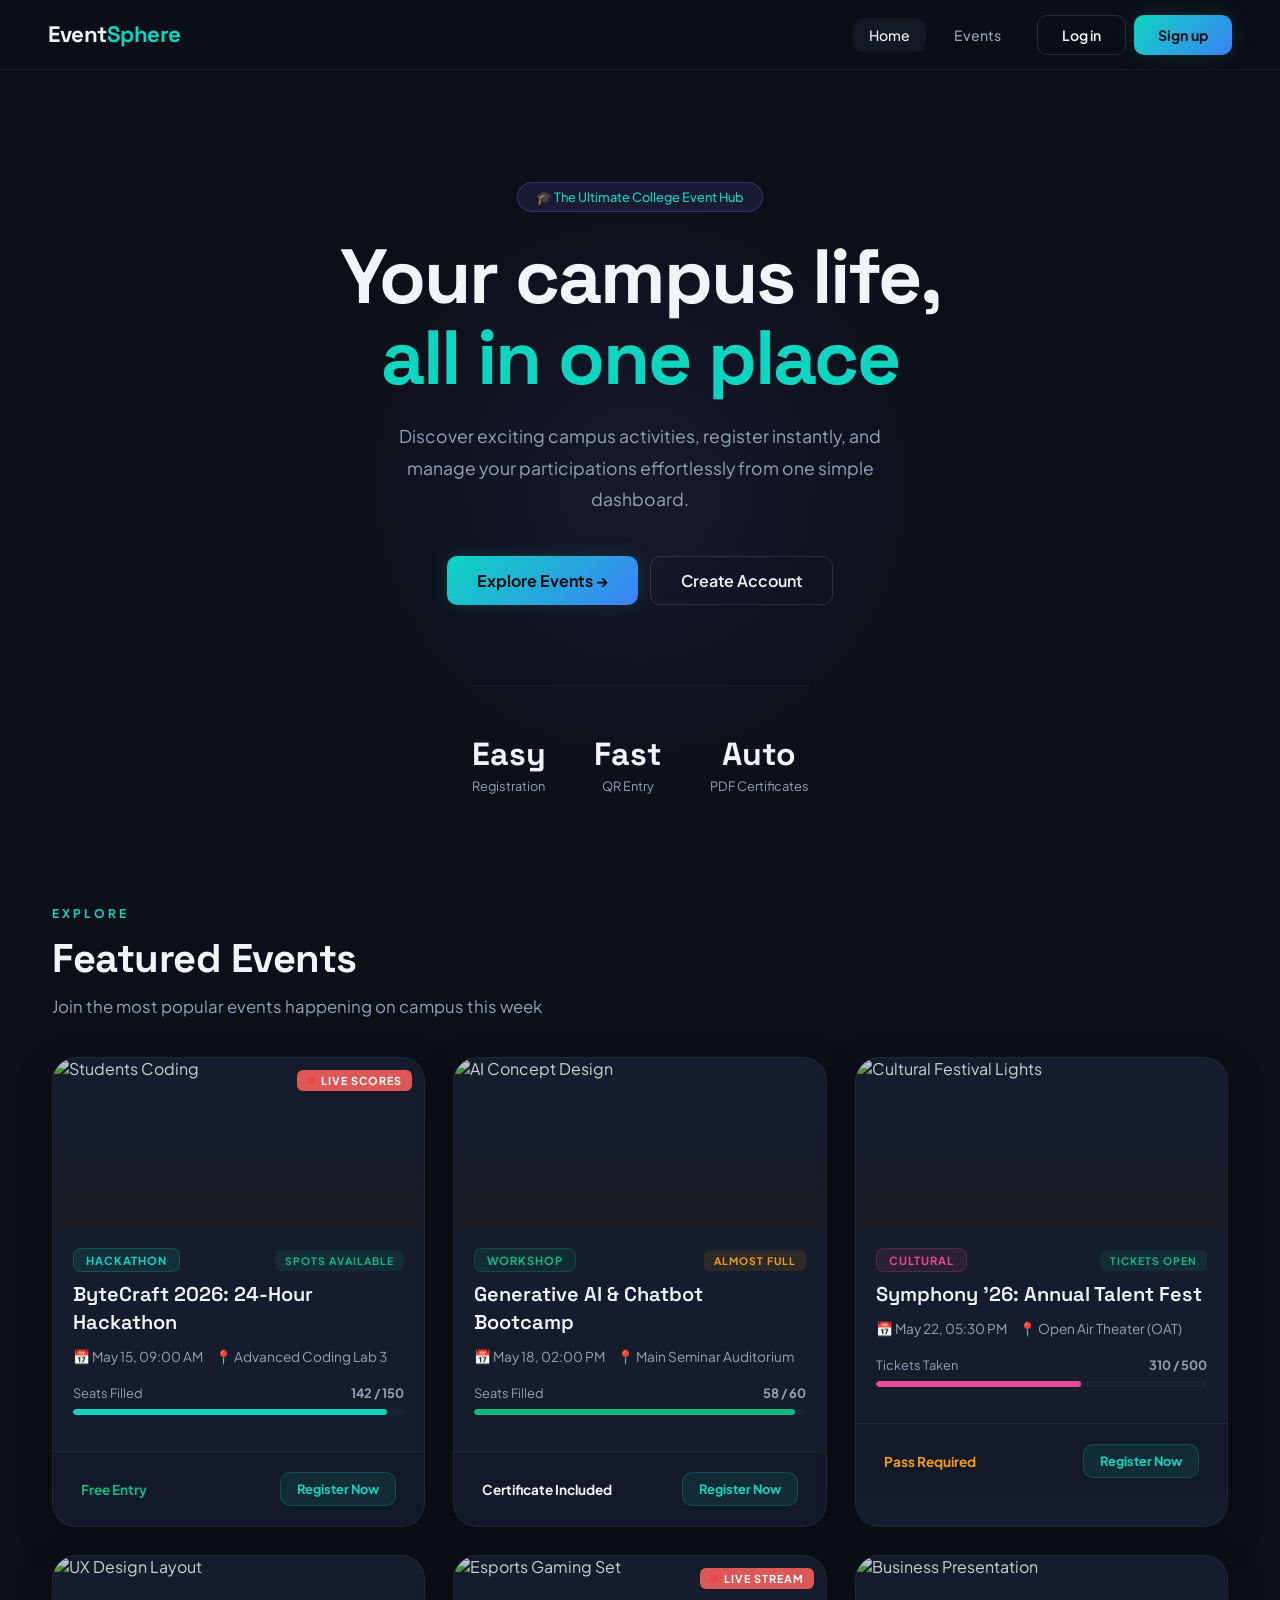
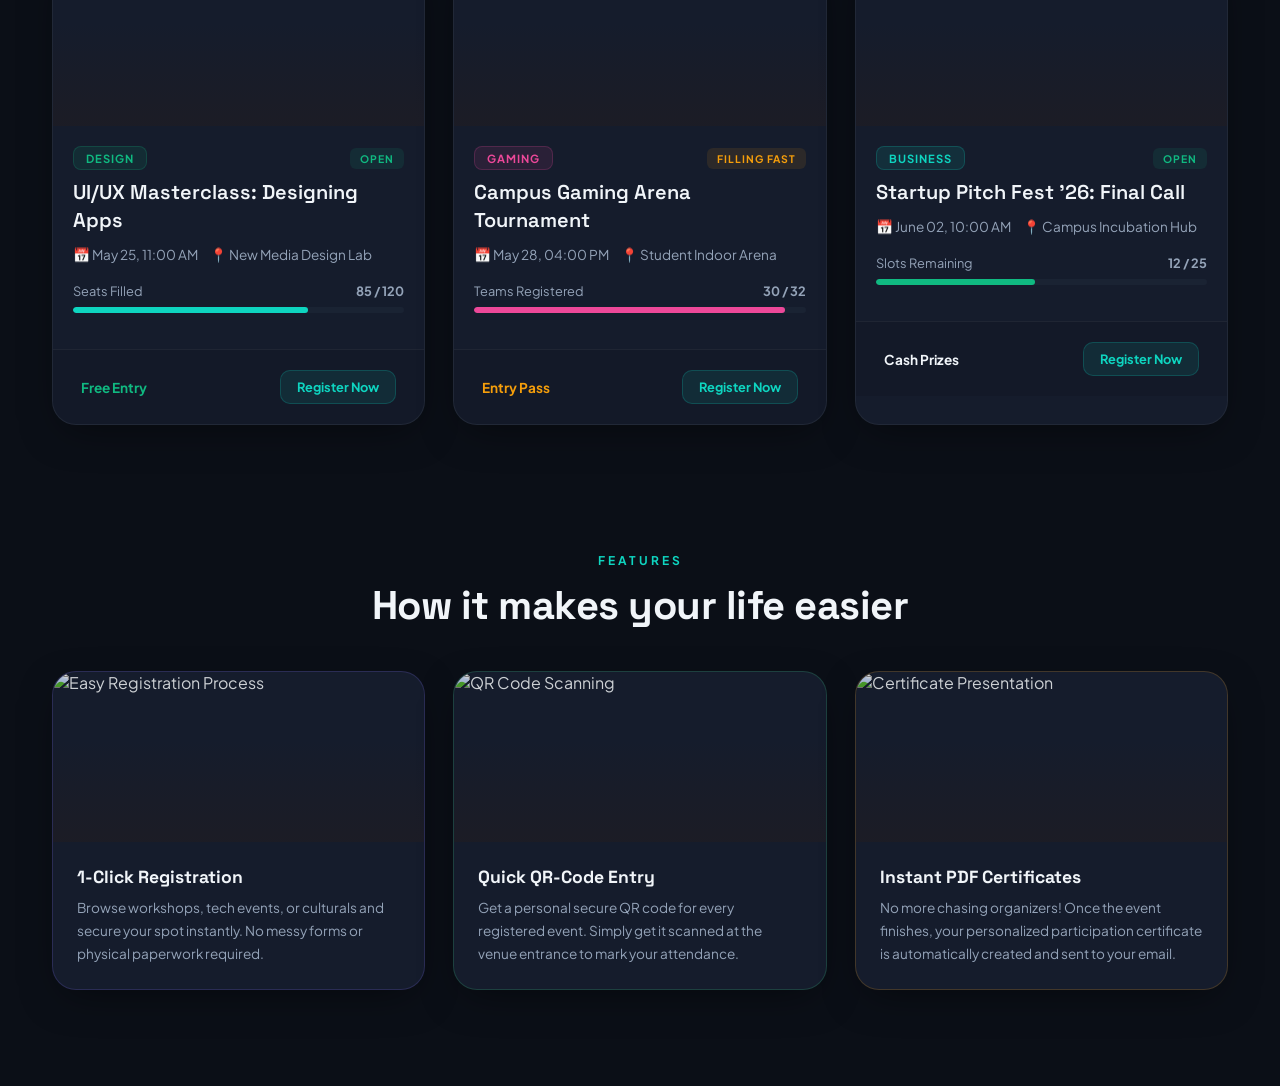
==== eventsphere/src/main/resources/static/index.html @ fbbb36ab "Initial commit of EventSphere production core framework" ====
<!DOCTYPE html>
<html lang="en">
<head>
  <meta charset="UTF-8"/>
  <meta name="viewport" content="width=device-width, initial-scale=1.0"/>
  <title>EventSphere — College Event Management</title>
  <link rel="stylesheet" href="css/style.css"/>
  <style>
    a.nav-btn{ display:inline-flex;align-items:center;text-decoration:none }
    a.btn-primary,a.btn-outline{ display:inline-flex;align-items:center;text-decoration:none }

    /* ── Hero Section ── */
    .hero{
      min-height:calc(100vh - 64px);display:flex;flex-direction:column;
      align-items:center;justify-content:center;text-align:center;
      padding:4rem 2rem;position:relative;overflow:hidden;
    }
    .hero-glow{
      position:absolute;width:700px;height:700px;border-radius:50%;
      background:radial-gradient(circle,rgba(124,110,245,.1) 0%,transparent 70%);
      top:50%;left:50%;transform:translate(-50%,-50%);pointer-events:none;
    }
    .hero-tag{
      display:inline-flex;align-items:center;gap:8px;
      background:rgba(124,110,245,.12);border:1px solid rgba(124,110,245,.3);
      padding:6px 18px;border-radius:999px;font-size:.8rem;color:var(--accent);
      margin-bottom:1.5rem;font-weight:500;animation:fadeIn .5s ease;
    }
    .hero h1{
      font-family:var(--fh);font-size:clamp(2.8rem,6vw,5.5rem);
      font-weight:800;line-height:1.05;letter-spacing:-2px;margin-bottom:1.5rem;
      animation:fadeIn .6s ease .1s both;
    }
    .hero h1 span{ color:var(--accent) }
    .hero p{
      font-size:1.1rem;color:var(--muted);max-width:540px;line-height:1.8;
      margin-bottom:2.5rem;animation:fadeIn .6s ease .2s both;
    }
    .hero-btns{ display:flex;gap:12px;flex-wrap:wrap;justify-content:center;animation:fadeIn .6s ease .3s both }
    .hero-btns .btn-primary{ padding:13px 30px;font-size:1rem }
    .hero-btns .btn-outline{ padding:13px 30px;font-size:1rem }
    .hero-stats{
      display:flex;gap:3rem;margin-top:5rem;padding-top:3rem;
      border-top:1px solid var(--border);animation:fadeIn .6s ease .4s both;
    }
    .stat-num{ font-family:var(--fh);font-size:2rem;font-weight:800 }
    .stat-label{ font-size:.8rem;color:var(--muted);margin-top:4px }

    /* ── Feature Cards ── */
    .feature-banner-wrapper {
      width: 100%;
      height: 170px;
      overflow: hidden;
      position: relative;
    }
    .feature-banner-img {
      width: 100%;
      height: 100%;
      object-fit: cover;
      filter: saturate(1.1) brightness(0.85);
      transition: transform 0.5s ease;
    }
    .card:hover .feature-banner-img {
      transform: scale(1.06);
    }
    .feature-overlay-glow {
      position: absolute;
      inset: 0;
      background: linear-gradient(to bottom, transparent 40%, rgba(28, 28, 37, 0.95));
      pointer-events: none;
    }
    
    /* Live Event Badge */
    .live-indicator {
      position: absolute;
      top: 12px;
      right: 12px;
      background: rgba(242, 95, 92, 0.9);
      color: #fff;
      padding: 4px 10px;
      border-radius: 6px;
      font-size: 0.68rem;
      font-weight: 700;
      letter-spacing: 1px;
      display: flex;
      align-items: center;
      gap: 6px;
      z-index: 2;
    }

    /* ── Profile Dropdown Styling ── */
    .user-menu-wrapper {
      position: relative;
      display: inline-block;
    }
    .dropdown-menu {
      position: absolute;
      right: 0;
      top: calc(100% + 8px);
      background: #1c1c25;
      border: 1px solid var(--border);
      border-radius: 8px;
      width: 160px;
      box-shadow: 0 4px 12px rgba(0,0,0,0.3);
      display: none;
      flex-direction: column;
      z-index: 100;
      overflow: hidden;
    }
    .dropdown-menu.show {
      display: flex;
    }
    .dropdown-item {
      padding: 10px 16px;
      font-size: 0.85rem;
      color: var(--text);
      text-decoration: none;
      text-align: left;
      background: none;
      border: none;
      cursor: pointer;
      transition: background 0.2s ease;
    }
    .dropdown-item:hover {
      background: rgba(255, 255, 255, 0.05);
    }
    .dropdown-item.logout-btn {
      color: #f25f5c;
      border-top: 1px solid var(--border);
    }

    /* ── Dynamic System Toasts ── */
    #toastBox {
      position: fixed;
      bottom: 30px;
      right: 30px;
      display: flex;
      flex-direction: column;
      gap: 12px;
      z-index: 9999;
    }
    .toast {
      background: #252533;
      color: #fff;
      padding: 14px 20px;
      border-radius: 8px;
      border-left: 4px solid var(--accent);
      box-shadow: 0 8px 20px rgba(0,0,0,0.4);
      font-size: 0.85rem;
      font-weight: 500;
      animation: slideIn 0.3s cubic-bezier(0.175, 0.885, 0.32, 1.275) forwards;
    }
    .toast.toast-error { border-left-color: #f25f5c; }
    .toast.toast-success { border-left-color: #3ecf8e; }
    @keyframes slideIn {
      from { transform: translateX(120%); opacity: 0; }
      to { transform: translateX(0); opacity: 1; }
    }

    @media(max-width:600px){ .hero-stats{gap:1.5rem} .hero h1{letter-spacing:-1px} }
  </style>
</head>
<body>

<nav class="navbar">
  <a class="nav-logo" href="index.html">Event<span>Sphere</span></a>

  <div class="nav-links">
    <a class="nav-btn active" href="index.html">Home</a>
    <a class="nav-btn"       href="events.html">Events</a>

    <div id="guestNav" style="display:flex;gap:8px;margin-left:8px">
      <a class="btn-outline" href="login.html">Log in</a>
      <a class="btn-primary" href="register.html">Sign up</a>
    </div>

    <div id="userNav" style="display:none">
      <div class="user-menu-wrapper">
        <div class="user-pill" id="profilePill" style="cursor:pointer">
          <div class="avatar" id="navAvatar">U</div>
          <span id="navName"  style="font-size:.85rem;font-weight:500">User</span>
          <span class="role-badge" id="navRole">STUDENT</span>
        </div>
        
        <div class="dropdown-menu" id="dropdownMenu">
          <a class="dropdown-item" href="dashboard.html">Dashboard</a>
          <button class="dropdown-item logout-btn" id="logoutAction">Log Out</button>
        </div>
      </div>
    </div>
  </div>
</nav>

<div id="toastBox"></div>

<section class="hero">
  <div class="hero-glow"></div>
  <div class="hero-tag">🎓 The Ultimate College Event Hub</div>
  <h1>Your campus life,<br/><span>all in one place</span></h1>
  <p>Discover exciting campus activities, register instantly, and manage your participations effortlessly from one simple dashboard.</p>
  <div class="hero-btns">
    <a class="btn-primary" href="events.html">Explore Events →</a>
    <a class="btn-outline" href="register.html">Create Account</a>
  </div>
  <div class="hero-stats">
    <div style="text-align:center"><div class="stat-num">Easy</div><div class="stat-label">Registration</div></div>
    <div style="text-align:center"><div class="stat-num">Fast</div><div class="stat-label">QR Entry</div></div>
    <div style="text-align:center"><div class="stat-num">Auto</div><div class="stat-label">PDF Certificates</div></div>
  </div>
</section>

<div class="section" style="padding-top:0; padding-bottom:2rem;">
  <div style="margin-bottom:2.5rem">
    <div class="section-tag">Explore</div>
    <div class="section-title">Featured Events</div>
    <div class="section-sub">Join the most popular events happening on campus this week</div>
  </div>

  <div class="grid-3">
    <div class="card" data-event-id="evt_001" data-max-seats="150" data-base-seats="142">
      <div class="feature-banner-wrapper">
        <div class="live-indicator"><span class="live-dot"></span>LIVE SCORES</div>
        <img class="feature-banner-img" src="https://images.unsplash.com/photo-1504384308090-c894fdcc538d?auto=format&fit=crop&w=600&q=80" alt="Students Coding">
        <div class="feature-overlay-glow"></div>
      </div>
      <div class="card-body" style="padding:1.25rem;">
        <div style="display:flex; justify-content:space-between; align-items:center; margin-bottom:0.5rem;">
          <span class="cat-badge cat-HACKATHON">Hackathon</span>
          <span class="tag-sm status-CONFIRMED status-label-text">Spots Available</span>
        </div>
        <div class="card-title">ByteCraft 2026: 24-Hour Hackathon</div>
        <div class="card-meta">
          <div class="meta-item">📅 May 15, 09:00 AM</div>
          <div class="meta-item">📍 Advanced Coding Lab 3</div>
        </div>
        <div style="font-size:0.8rem; color:var(--muted); margin-bottom:0.5rem; display:flex; justify-content:space-between;">
          <span>Seats Filled</span>
          <strong class="seat-counter-text">142 / 150</strong>
        </div>
        <div class="seats-bar" style="margin:0 0 1rem 0;">
          <div class="seats-fill position-bar" style="width: 94%; background:var(--accent);"></div>
        </div>
      </div>
      <div class="card-footer">
        <span style="font-size:0.85rem; font-weight:700; color:var(--green);">Free Entry</span>
        <button class="btn-sm btn-accent reg-action-btn">Register Now</button>
      </div>
    </div>

    <div class="card" data-event-id="evt_002" data-max-seats="60" data-base-seats="58">
      <div class="feature-banner-wrapper">
        <img class="feature-banner-img" src="https://images.unsplash.com/photo-1618005182384-a83a8bd57fbe?auto=format&fit=crop&w=600&q=80" alt="AI Concept Design">
        <div class="feature-overlay-glow"></div>
      </div>
      <div class="card-body" style="padding:1.25rem;">
        <div style="display:flex; justify-content:space-between; align-items:center; margin-bottom:0.5rem;">
          <span class="cat-badge cat-WORKSHOP">Workshop</span>
          <span class="tag-sm status-WAITLISTED status-label-text">Almost Full</span>
        </div>
        <div class="card-title">Generative AI &amp; Chatbot Bootcamp</div>
        <div class="card-meta">
          <div class="meta-item">📅 May 18, 02:00 PM</div>
          <div class="meta-item">📍 Main Seminar Auditorium</div>
        </div>
        <div style="font-size:0.8rem; color:var(--muted); margin-bottom:0.5rem; display:flex; justify-content:space-between;">
          <span>Seats Filled</span>
          <strong class="seat-counter-text">58 / 60</strong>
        </div>
        <div class="seats-bar" style="margin:0 0 1rem 0;">
          <div class="seats-fill position-bar" style="width: 96%; background:var(--green);"></div>
        </div>
      </div>
      <div class="card-footer">
        <span style="font-size:0.85rem; font-weight:700; color:var(--text);">Certificate Included</span>
        <button class="btn-sm btn-accent reg-action-btn">Register Now</button>
      </div>
    </div>

    <div class="card" data-event-id="evt_003" data-max-seats="500" data-base-seats="310">
      <div class="feature-banner-wrapper">
        <img class="feature-banner-img" src="https://images.unsplash.com/photo-1514525253161-7a46d19cd819?auto=format&fit=crop&w=600&q=80" alt="Cultural Festival Lights">
        <div class="feature-overlay-glow"></div>
      </div>
      <div class="card-body" style="padding:1.25rem;">
        <div style="display:flex; justify-content:space-between; align-items:center; margin-bottom:0.5rem;">
          <span class="cat-badge cat-CULTURAL">Cultural</span>
          <span class="tag-sm status-CONFIRMED status-label-text">Tickets Open</span>
        </div>
        <div class="card-title">Symphony '26: Annual Talent Fest</div>
        <div class="card-meta">
          <div class="meta-item">📅 May 22, 05:30 PM</div>
          <div class="meta-item">📍 Open Air Theater (OAT)</div>
        </div>
        <div style="font-size:0.8rem; color:var(--muted); margin-bottom:0.5rem; display:flex; justify-content:space-between;">
          <span>Tickets Taken</span>
          <strong class="seat-counter-text">310 / 500</strong>
        </div>
        <div class="seats-bar" style="margin:0 0 1rem 0;">
          <div class="seats-fill position-bar" style="width: 62%; background:var(--pink);"></div>
        </div>
      </div>
      <div class="card-footer">
        <span style="font-size:0.85rem; font-weight:700; color:var(--amber);">Pass Required</span>
        <button class="btn-sm btn-accent reg-action-btn">Register Now</button>
      </div>
    </div>

    <div class="card" data-event-id="evt_004" data-max-seats="120" data-base-seats="85">
      <div class="feature-banner-wrapper">
        <img class="feature-banner-img" src="https://images.unsplash.com/photo-1531403009284-440f080d1e12?auto=format&fit=crop&w=600&q=80" alt="UX Design Layout">
        <div class="feature-overlay-glow"></div>
      </div>
      <div class="card-body" style="padding:1.25rem;">
        <div style="display:flex; justify-content:space-between; align-items:center; margin-bottom:0.5rem;">
          <span class="cat-badge cat-WORKSHOP">Design</span>
          <span class="tag-sm status-CONFIRMED status-label-text">Open</span>
        </div>
        <div class="card-title">UI/UX Masterclass: Designing Apps</div>
        <div class="card-meta">
          <div class="meta-item">📅 May 25, 11:00 AM</div>
          <div class="meta-item">📍 New Media Design Lab</div>
        </div>
        <div style="font-size:0.8rem; color:var(--muted); margin-bottom:0.5rem; display:flex; justify-content:space-between;">
          <span>Seats Filled</span>
          <strong class="seat-counter-text">85 / 120</strong>
        </div>
        <div class="seats-bar" style="margin:0 0 1rem 0;">
          <div class="seats-fill position-bar" style="width: 70%; background:var(--accent);"></div>
        </div>
      </div>
      <div class="card-footer">
        <span style="font-size:0.85rem; font-weight:700; color:var(--green);">Free Entry</span>
        <button class="btn-sm btn-accent reg-action-btn">Register Now</button>
      </div>
    </div>

    <div class="card" data-event-id="evt_005" data-max-seats="32" data-base-seats="30">
      <div class="feature-banner-wrapper">
        <div class="live-indicator"><span class="live-dot"></span>LIVE STREAM</div>
        <img class="feature-banner-img" src="https://images.unsplash.com/photo-1542751371-adc38448a05e?auto=format&fit=crop&w=600&q=80" alt="Esports Gaming Set">
        <div class="feature-overlay-glow"></div>
      </div>
      <div class="card-body" style="padding:1.25rem;">
        <div style="display:flex; justify-content:space-between; align-items:center; margin-bottom:0.5rem;">
          <span class="cat-badge cat-CULTURAL">Gaming</span>
          <span class="tag-sm status-WAITLISTED status-label-text">Filling Fast</span>
        </div>
        <div class="card-title">Campus Gaming Arena Tournament</div>
        <div class="card-meta">
          <div class="meta-item">📅 May 28, 04:00 PM</div>
          <div class="meta-item">📍 Student Indoor Arena</div>
        </div>
        <div style="font-size:0.8rem; color:var(--muted); margin-bottom:0.5rem; display:flex; justify-content:space-between;">
          <span>Teams Registered</span>
          <strong class="seat-counter-text">30 / 32</strong>
        </div>
        <div class="seats-bar" style="margin:0 0 1rem 0;">
          <div class="seats-fill position-bar" style="width: 93%; background:var(--pink);"></div>
        </div>
      </div>
      <div class="card-footer">
        <span style="font-size:0.85rem; font-weight:700; color:var(--amber);">Entry Pass</span>
        <button class="btn-sm btn-accent reg-action-btn">Register Now</button>
      </div>
    </div>

    <div class="card" data-event-id="evt_006" data-max-seats="25" data-base-seats="12">
      <div class="feature-banner-wrapper">
        <img class="feature-banner-img" src="https://images.unsplash.com/photo-1474631245892-7472d6f4c932?auto=format&fit=crop&w=600&q=80" alt="Business Presentation">
        <div class="feature-overlay-glow"></div>
      </div>
      <div class="card-body" style="padding:1.25rem;">
        <div style="display:flex; justify-content:space-between; align-items:center; margin-bottom:0.5rem;">
          <span class="cat-badge cat-HACKATHON">Business</span>
          <span class="tag-sm status-CONFIRMED status-label-text">Open</span>
        </div>
        <div class="card-title">Startup Pitch Fest '26: Final Call</div>
        <div class="card-meta">
          <div class="meta-item">📅 June 02, 10:00 AM</div>
          <div class="meta-item">📍 Campus Incubation Hub</div>
        </div>
        <div style="font-size:0.8rem; color:var(--muted); margin-bottom:0.5rem; display:flex; justify-content:space-between;">
          <span>Slots Remaining</span>
          <strong class="seat-counter-text">12 / 25</strong>
        </div>
        <div class="seats-bar" style="margin:0 0 1rem 0;">
          <div class="seats-fill position-bar" style="width: 48%; background:var(--green);"></div>
        </div>
      </div>
      <div class="card-footer">
        <span style="font-size:0.85rem; font-weight:700; color:var(--text)">Cash Prizes</span>
        <button class="btn-sm btn-accent reg-action-btn">Register Now</button>
      </div>
    </div>
  </div>
</div>

<div class="section">
  <div style="text-align:center;margin-bottom:2.5rem">
    <div class="section-tag">Features</div>
    <div class="section-title">How it makes your life easier</div>
  </div>
  <div class="grid-3">
    <div class="card" style="border-color:rgba(124,110,245,.2)">
      <div class="feature-banner-wrapper">
        <img class="feature-banner-img" src="https://images.unsplash.com/photo-1517245386807-bb43f82c33c4?auto=format&fit=crop&w=600&q=80" alt="Easy Registration Process">
        <div class="feature-overlay-glow"></div>
      </div>
      <div class="card-body" style="padding:1.5rem">
        <div style="font-family:var(--fh);font-size:1.1rem;font-weight:700;margin-bottom:.5rem;color:var(--text)">1-Click Registration</div>
        <div style="font-size:.85rem;color:var(--muted);line-height:1.7">Browse workshops, tech events, or culturals and secure your spot instantly. No messy forms or physical paperwork required.</div>
      </div>
    </div>

    <div class="card" style="border-color:rgba(62,207,142,.2)">
      <div class="feature-banner-wrapper">
        <img class="feature-banner-img" src="https://images.unsplash.com/photo-1595079676339-1534801ad6cf?auto=format&fit=crop&w=600&q=80" alt="QR Code Scanning">
        <div class="feature-overlay-glow"></div>
      </div>
      <div class="card-body" style="padding:1.5rem">
        <div style="font-family:var(--fh);font-size:1.1rem;font-weight:700;margin-bottom:.5rem;color:var(--text)">Quick QR-Code Entry</div>
        <div style="font-size:.85rem;color:var(--muted);line-height:1.7">Get a personal secure QR code for every registered event. Simply get it scanned at the venue entrance to mark your attendance.</div>
      </div>
    </div>

    <div class="card" style="border-color:rgba(245,166,35,.2)">
      <div class="feature-banner-wrapper">
        <img class="feature-banner-img" src="https://images.unsplash.com/photo-1589330694653-ded6df03f754?auto=format&fit=crop&w=600&q=80" alt="Certificate Presentation">
        <div class="feature-overlay-glow"></div>
      </div>
      <div class="card-body" style="padding:1.5rem">
        <div style="font-family:var(--fh);font-size:1.1rem;font-weight:700;margin-bottom:.5rem;color:var(--text)">Instant PDF Certificates</div>
        <div style="font-size:.85rem;color:var(--muted);line-height:1.7">No more chasing organizers! Once the event finishes, your personalized participation certificate is automatically created and sent to your email.</div>
      </div>
    </div>
  </div>
</div>

<script>
  (function () {
    // ── Global Custom Toast Dispatcher ──
    function showToast(message, type = 'success') {
      const box = document.getElementById('toastBox');
      if (!box) return;
      const toast = document.createElement('div');
      toast.className = `toast toast-${type}`;
      toast.textContent = message;
      box.appendChild(toast);
      setTimeout(() => toast.remove(), 3500);
    }

    // ── Authentication Check ──
    let currentUser = null;
    const raw = localStorage.getItem('user');
    if (raw) {
      try {
        currentUser = JSON.parse(raw);
        document.getElementById('guestNav').style.display = 'none';
        document.getElementById('userNav').style.display  = 'block';
        document.getElementById('navAvatar').textContent  = (currentUser.name || 'U').charAt(0).toUpperCase();
        document.getElementById('navName').textContent    = currentUser.name || 'User';
        const rb = document.getElementById('navRole');
        rb.textContent = currentUser.role || 'STUDENT';
        rb.className   = 'role-badge role-' + (currentUser.role || 'STUDENT');
      } catch (e) { /* corrupted token fallback */ }
    }

    // ── Navbar Profile Dropdown Logic ──
    const profilePill = document.getElementById('profilePill');
    const dropdownMenu = document.getElementById('dropdownMenu');
    if (profilePill && dropdownMenu) {
      profilePill.addEventListener('click', function (e) {
        e.stopPropagation();
        dropdownMenu.classList.toggle('show');
      });
      document.addEventListener('click', function () {
        dropdownMenu.classList.remove('show');
      });
    }

    // ── Logout Action Handler ──
    const logoutAction = document.getElementById('logoutAction');
    if (logoutAction) {
      logoutAction.addEventListener('click', function () {
        localStorage.removeItem('user');
        window.location.reload();
      });
    }

    // ── 1-Click Registration Engine Implementation ──
    let registrations = JSON.parse(localStorage.getItem('user_registrations')) || [];

    function syncUIState() {
      const cards = document.querySelectorAll('.card[data-event-id]');
      
      cards.forEach(card => {
        const eventId = card.getAttribute('data-event-id');
        const maxSeats = parseInt(card.getAttribute('data-max-seats'), 10);
        const baseSeats = parseInt(card.getAttribute('data-base-seats'), 10);
        
        // Dynamic seat counter calculation
        const localSignups = registrations.filter(r => r.eventId === eventId).length;
        const totalLiveSeats = baseSeats + localSignups;
        
        const counterText = card.querySelector('.seat-counter-text');
        const fillBar = card.querySelector('.position-bar');
        const actionBtn = card.querySelector('.reg-action-btn');
        const badgeLabel = card.querySelector('.status-label-text');
        
        if (counterText) counterText.textContent = `${totalLiveSeats} / ${maxSeats}`;
        if (fillBar) fillBar.style.width = `${(totalLiveSeats / maxSeats) * 100}%`;

        // Check if the authenticated user has already claimed a slot
        const isUserRegistered = currentUser && registrations.some(
          r => r.userId === currentUser.email && r.eventId === eventId
        );

        if (isUserRegistered && actionBtn) {
          actionBtn.textContent = "Registered ✓";
          actionBtn.disabled = true;
          actionBtn.style.opacity = "0.6";
          actionBtn.style.cursor = "not-allowed";
          if (badgeLabel) {
            badgeLabel.textContent = "Secured";
            badgeLabel.style.background = "rgba(62,207,142,.15)";
            badgeLabel.style.color = "#3ecf8e";
          }
        }
      });
    }

    // Initialize UI adjustments immediately on DOM load
    syncUIState();

    // Catch dynamic click actions via main event delegation loop
    document.body.addEventListener('click', function (e) {
      if (!e.target.classList.contains('reg-action-btn')) return;
      e.preventDefault();

      // Rule 1: User Check
      if (!currentUser || !currentUser.email) {
        showToast("Authentication required! Please log in first.", "error");
        return;
      }

      const button = e.target;
      const card = button.closest('.card');
      const eventId = card.getAttribute('data-event-id');
      const eventTitle = card.querySelector('.card-title').textContent;

      // Rule 2: State Syncing & Double-Registration Guard
      const alreadySaved = registrations.some(
        r => r.userId === currentUser.email && r.eventId === eventId
      );

      if (alreadySaved) {
        showToast("You have already booked a slot for this event profile.", "error");
        return;
      }

      // Add to simulated local storage database collection records
      registrations.push({
        userId: currentUser.email,
        eventId: eventId,
        timestamp: new Date().toISOString()
      });
      
      localStorage.setItem('user_registrations', JSON.stringify(registrations));

      // Trigger UI updates instantly without reloading
      syncUIState();
      showToast(`Success! You have registered for ${eventTitle}.`, "success");
    });
  })();
</script>

</body>
</html>
---- eventsphere/src/main/resources/static/css/style.css ----
/* ============================================================
   EventSphere — Premium Refactored Shared Styles
   Import this in every page: <link rel="stylesheet" href="../shared/styles.css"/>
============================================================ */
@import url('https://fonts.googleapis.com/css2?family=Plus+Jakarta+Sans:wght@300;400;500;600;700;800&family=Space+Grotesk:wght@400;500;600;700&display=swap');

/* ── Variables & Theme Settings ── */
:root {
  --bg:         #0b0f17;
  --bg2:        #121824;
  --bg3:        #1a2333;
  --card:       #151c2c;
  --border:     rgba(255, 255, 255, 0.05);
  --bord2:      rgba(255, 255, 255, 0.12);
  --text:       #f1f5f9;
  --muted:      #94a3b8;
  --accent:     #0ed5c0; /* Vivid Hyper-Teal */
  --acc2:       #0bc2af;
  --brand:      #3b82f6; /* Electric Slate Sky Blue */
  --green:      #10b981;
  --amber:      #f59e0b;
  --red:        #ef4444;
  --pink:       #ec4899;
  --fh:         'Space Grotesk', sans-serif;
  --fb:         'Plus Jakarta Sans', sans-serif;
  --shadow:     0 12px 40px -12px rgba(0, 0, 0, 0.5);
  --glow:       0 0 20px rgba(14, 213, 192, 0.15);
}

/* ── Global Reset & Structure ── */
* {
  margin: 0;
  padding: 0;
  box-sizing: border-box;
}
body {
  font-family: var(--fb);
  background: var(--bg);
  color: var(--text);
  min-height: 100vh;
  overflow-x: hidden;
  -webkit-font-smoothing: antialiased;
}
a {
  color: inherit;
  text-decoration: none;
}
button {
  font-family: var(--fb);
  cursor: pointer;
  border: none;
  outline: none;
  background: none;
}
input, textarea, select {
  font-family: var(--fb);
  outline: none;
  border: none;
}
::-webkit-scrollbar {
  width: 6px;
  height: 6px;
}
::-webkit-scrollbar-track {
  background: var(--bg);
}
::-webkit-scrollbar-thumb {
  background: var(--bg3);
  border-radius: 20px;
}
::-webkit-scrollbar-thumb:hover {
  background: var(--muted);
}

/* ── Modern Performance Animations ── */
@keyframes fadeIn {
  from { opacity: 0; transform: translateY(8px); }
  to { opacity: 1; transform: translateY(0); }
}
@keyframes slideUp {
  from { transform: translateY(16px); opacity: 0; }
  to { transform: translateY(0); opacity: 1; }
}
@keyframes rotate {
  to { transform: rotate(360deg); }
}
@keyframes pulse {
  0%, 100% { opacity: 1; transform: scale(1); }
  50% { opacity: .4; transform: scale(0.8); }
}

/* ── Header Navbar ── */
.navbar {
  position: sticky;
  top: 0;
  z-index: 100;
  display: flex;
  align-items: center;
  justify-content: space-between;
  padding: 0 3rem;
  height: 70px;
  background: rgba(11, 15, 23, 0.75);
  backdrop-filter: blur(16px);
  -webkit-backdrop-filter: blur(16px);
  border-bottom: 1px solid var(--border);
}
.nav-logo {
  font-family: var(--fh);
  font-size: 1.4rem;
  font-weight: 700;
  letter-spacing: -0.5px;
  color: var(--text);
}
.nav-logo span {
  color: var(--accent);
  position: relative;
}
.nav-links {
  display: flex;
  align-items: center;
  gap: 12px;
}
.nav-btn {
  padding: 8px 16px;
  border-radius: 10px;
  font-size: .88rem;
  font-weight: 500;
  color: var(--muted);
  transition: all 0.25s cubic-bezier(0.4, 0, 0.2, 1);
}
.nav-btn:hover, .nav-btn.active {
  background: var(--bg2);
  color: var(--text);
}
.btn-primary {
  background: linear-gradient(135deg, var(--accent), var(--brand));
  color: #0b0f17;
  padding: 10px 24px;
  border-radius: 10px;
  font-size: .88rem;
  font-weight: 700;
  box-shadow: var(--glow);
  transition: all 0.25s cubic-bezier(0.4, 0, 0.2, 1);
}
.btn-primary:hover {
  transform: translateY(-2px);
  box-shadow: 0 8px 24px rgba(14, 213, 192, 0.3);
}
.btn-outline {
  background: transparent;
  color: var(--text);
  padding: 10px 24px;
  border-radius: 10px;
  font-size: .88rem;
  font-weight: 600;
  border: 1px solid var(--bord2);
  transition: all 0.25s cubic-bezier(0.4, 0, 0.2, 1);
}
.btn-outline:hover {
  background: var(--bg2);
  border-color: var(--muted);
}
.user-pill {
  display: flex;
  align-items: center;
  gap: 10px;
  background: var(--bg2);
  padding: 6px 16px 6px 8px;
  border-radius: 30px;
  border: 1px solid var(--border);
  transition: all 0.2s;
}
.user-pill:hover {
  border-color: var(--bord2);
}
.avatar {
  width: 30px;
  height: 30px;
  border-radius: 50%;
  background: linear-gradient(135deg, var(--brand), var(--pink));
  display: flex;
  align-items: center;
  justify-content: center;
  font-size: .75rem;
  font-weight: 700;
  color: #fff;
}
.role-badge {
  font-size: .65rem;
  font-weight: 700;
  padding: 3px 10px;
  border-radius: 30px;
  text-transform: uppercase;
  letter-spacing: 0.5px;
}
.role-STUDENT { background: rgba(59, 130, 246, 0.15); color: #60a5fa; }
.role-ORGANIZER { background: rgba(16, 185, 129, 0.15); color: #34d399; }
.role-JUDGE { background: rgba(245, 158, 11, 0.15); color: #fbbf24; }
.role-ADMIN { background: rgba(239, 68, 68, 0.15); color: #f87171; }

/* ── Layout Sections ── */
.section {
  padding: 6rem 2rem;
  max-width: 1240px;
  margin: 0 auto;
  animation: fadeIn 0.4s cubic-bezier(0.4, 0, 0.2, 1);
}
.section-tag {
  font-size: .75rem;
  font-weight: 700;
  text-transform: uppercase;
  letter-spacing: 3px;
  color: var(--accent);
  margin-bottom: 0.75rem;
}
.section-title {
  font-family: var(--fh);
  font-size: 2.5rem;
  font-weight: 700;
  letter-spacing: -0.5px;
  margin-bottom: 0.75rem;
}
.section-sub {
  color: var(--muted);
  font-size: 1.05rem;
  font-weight: 400;
}

/* ── Modernized Responsive Grid & Cards ── */
.grid-3 { display: grid; grid-template-columns: repeat(auto-fill, minmax(340px, 1fr)); gap: 1.75rem; }
.grid-2 { display: grid; grid-template-columns: repeat(auto-fill, minmax(460px, 1fr)); gap: 1.75rem; }
.card {
  background: var(--card);
  border: 1px solid var(--border);
  border-radius: 24px;
  overflow: hidden;
  box-shadow: var(--shadow);
  transition: all 0.3s cubic-bezier(0.4, 0, 0.2, 1);
}
.card:hover {
  border-color: var(--bord2);
  transform: translateY(-4px);
  box-shadow: 0 20px 40px -15px rgba(0, 0, 0, 0.7);
}
.card-img {
  height: 190px;
  background: linear-gradient(135deg, var(--bg3), var(--bg2));
  display: flex;
  align-items: center;
  justify-content: center;
  font-size: 3rem;
  position: relative;
  border-bottom: 1px solid var(--border);
}
.card-body { padding: 1.75rem; }
.card-title {
  font-family: var(--fh);
  font-size: 1.25rem;
  font-weight: 600;
  margin-bottom: 0.75rem;
  line-height: 1.4;
}
.card-meta {
  display: flex;
  flex-wrap: wrap;
  gap: 12px;
  margin-bottom: 1.25rem;
}
.meta-item {
  display: flex;
  align-items: center;
  gap: 6px;
  font-size: .85rem;
  color: var(--muted);
}
.card-footer {
  display: flex;
  align-items: center;
  justify-content: space-between;
  padding: 1.25rem 1.75rem;
  background: rgba(0, 0, 0, 0.1);
  border-top: 1px solid var(--border);
}

/* ── Styled Category Badges ── */
.cat-badge {
  font-size: .7rem;
  font-weight: 700;
  text-transform: uppercase;
  letter-spacing: 1px;
  padding: 4px 12px;
  border-radius: 8px;
}
.cat-HACKATHON { background: rgba(14, 213, 192, 0.1); color: var(--accent); border: 1px solid rgba(14, 213, 192, 0.2); }
.cat-WORKSHOP { background: rgba(16, 185, 129, 0.1); color: var(--green); border: 1px solid rgba(16, 185, 129, 0.2); }
.cat-SEMINAR { background: rgba(245, 158, 11, 0.1); color: var(--amber); border: 1px solid rgba(245, 158, 11, 0.2); }
.cat-CULTURAL { background: rgba(236, 72, 153, 0.1); color: var(--pink); border: 1px solid rgba(236, 72, 153, 0.2); }

/* ── Registration Progress Seats Bar ── */
.seats-bar {
  flex: 1;
  height: 6px;
  background: var(--bg3);
  border-radius: 10px;
  margin: 0 14px;
  overflow: hidden;
}
.seats-fill {
  height: 100%;
  border-radius: 10px;
  background: linear-gradient(90deg, var(--brand), var(--accent));
  transition: width .6s ease-in-out;
}

/* ── Operational Status Flags ── */
.status-CONFIRMED { background: rgba(16, 185, 129, 0.1); color: var(--green); padding: 4px 12px; border-radius: 8px; font-weight: 600; font-size: 0.8rem; }
.status-WAITLISTED { background: rgba(245, 158, 11, 0.1); color: var(--amber); padding: 4px 12px; border-radius: 8px; font-weight: 600; font-size: 0.8rem; }
.status-ATTENDED { background: rgba(59, 130, 246, 0.1); color: var(--brand); padding: 4px 12px; border-radius: 8px; font-weight: 600; font-size: 0.8rem; }
.status-CANCELLED { background: rgba(148, 163, 184, 0.1); color: var(--muted); padding: 4px 12px; border-radius: 8px; font-weight: 600; font-size: 0.8rem; }

/* ── Unified Interactive Forms ── */
.form-page {
  min-height: 100vh;
  display: flex;
  align-items: center;
  justify-content: center;
  padding: 3rem;
  position: relative;
}
.form-glow {
  position: absolute;
  width: 600px;
  height: 600px;
  border-radius: 50%;
  background: radial-gradient(circle, rgba(59, 130, 246, 0.05) 0%, transparent 70%);
  top: 50%;
  left: 50%;
  transform: translate(-50%, -50%);
  pointer-events: none;
}
.form-card {
  background: var(--card);
  border: 1px solid var(--border);
  border-radius: 28px;
  padding: 3rem;
  width: 100%;
  max-width: 480px;
  position: relative;
  z-index: 1;
  box-shadow: 0 30px 60px -15px rgba(0, 0, 0, 0.6);
  animation: slideUp 0.4s cubic-bezier(0.4, 0, 0.2, 1);
}
.form-logo {
  font-family: var(--fh);
  font-size: 1.75rem;
  font-weight: 700;
  margin-bottom: .5rem;
  letter-spacing: -0.5px;
}
.form-logo span { color: var(--accent); }
.form-sub {
  color: var(--muted);
  font-size: .95rem;
  margin-bottom: 2.5rem;
}
.form-group { margin-bottom: 1.5rem; }
.form-label {
  display: block;
  font-size: .85rem;
  font-weight: 600;
  color: #cbd5e1;
  margin-bottom: 8px;
}
.form-input, .form-select {
  width: 100%;
  background: var(--bg2);
  border: 1px solid var(--border);
  border-radius: 12px;
  padding: 14px 16px;
  color: var(--text);
  font-size: .95rem;
  transition: all 0.2s ease;
}
.form-input:focus, .form-select:focus {
  border-color: var(--accent);
  background: var(--bg3);
  box-shadow: 0 0 0 3px rgba(14, 213, 192, 0.1);
}
.form-input::placeholder { color: var(--muted); opacity: .6; }
.form-select option { background: var(--bg2); color: var(--text); }
.form-row { display: grid; grid-template-columns: 1fr 1fr; gap: 1.25rem; }

.btn-full {
  width: 100%;
  padding: 14px;
  border-radius: 12px;
  font-size: 1rem;
  font-weight: 700;
  background: linear-gradient(135deg, var(--accent), var(--brand));
  color: #0b0f17;
  transition: all 0.25s;
  margin-top: .75rem;
  box-shadow: var(--glow);
}
.btn-full:hover:not(:disabled) {
  transform: translateY(-1px);
  box-shadow: 0 10px 25px rgba(14, 213, 192, 0.25);
}
.btn-full:disabled { opacity: .4; cursor: not-allowed; }

.form-switch { text-align: center; margin-top: 1.75rem; font-size: .9rem; color: var(--muted); }
.form-switch a { color: var(--accent); font-weight: 600; }
.form-divider { display: flex; align-items: center; gap: 16px; margin: 1.75rem 0; color: var(--muted); font-size: .8rem; text-transform: uppercase; letter-spacing: 1px; }
.form-divider::before, .form-divider::after { content: ''; flex: 1; height: 1px; background: var(--border); }

.demo-grid { display: grid; grid-template-columns: 1fr 1fr; gap: 10px; }
.demo-btn {
  padding: 12px;
  border-radius: 12px;
  font-size: .85rem;
  font-weight: 600;
  border: 1px solid var(--border);
  background: var(--bg2);
  color: #cbd5e1;
  transition: all 0.2s;
}
.demo-btn:hover { background: var(--bg3); color: var(--text); border-color: var(--bord2); }

/* ── Command Dashboard Wrap ── */
.dash-wrap { display: flex; min-height: calc(100vh - 70px); }
.sidebar {
  width: 260px;
  background: var(--bg2);
  border-right: 1px solid var(--border);
  padding: 2rem 1.25rem;
  flex-shrink: 0;
  display: flex;
  flex-direction: column;
  gap: 4px;
}
.sidebar-title {
  font-size: .7rem;
  font-weight: 700;
  text-transform: uppercase;
  letter-spacing: 2px;
  color: var(--muted);
  padding: 0 12px;
  margin: 16px 0 8px;
}
.sidebar-title:first-child { margin-top: 0; }
.side-btn {
  display: flex;
  align-items: center;
  gap: 12px;
  width: 100%;
  padding: 12px;
  border-radius: 12px;
  font-size: .92rem;
  font-weight: 600;
  color: var(--muted);
  transition: all 0.2s ease;
}
.side-btn:hover { background: var(--bg3); color: var(--text); }
.side-btn.active { background: rgba(14, 213, 192, 0.08); color: var(--accent); }
.side-icon { width: 20px; text-align: center; font-size: 1.1rem; }

.dash-main { flex: 1; padding: 3rem; overflow-y: auto; }
.dash-title { font-family: var(--fh); font-size: 2rem; font-weight: 700; letter-spacing: -0.5px; margin-bottom: .5rem; }
.dash-sub { color: var(--muted); font-size: .95rem; margin-bottom: 2.5rem; }

/* ── Grid High-Performance Metrics ── */
.stats-grid { display: grid; grid-template-columns: repeat(auto-fill, minmax(220px, 1fr)); gap: 1.25rem; margin-bottom: 2.5rem; }
.stat-card {
  background: var(--card);
  border: 1px solid var(--border);
  border-radius: 20px;
  padding: 1.5rem;
  position: relative;
  overflow: hidden;
  box-shadow: var(--shadow);
}
.stat-card::before {
  content: '';
  position: absolute;
  top: 0; left: 0; right: 0;
  height: 3px;
  background: var(--sc, var(--accent));
}
.stat-card-val { font-family: var(--fh); font-size: 2.2rem; font-weight: 700; margin-bottom: 6px; }
.stat-card-label { font-size: .85rem; color: var(--muted); font-weight: 500; }
.stat-card-icon { position: absolute; right: 1.25rem; top: 1.25rem; font-size: 1.6rem; opacity: .15; color: #fff; }

/* ── Modular Leaderboard Matrix ── */
.lb-wrap { background: var(--card); border: 1px solid var(--border); border-radius: 24px; overflow: hidden; box-shadow: var(--shadow); }
.lb-head {
  display: grid;
  grid-template-columns: 64px 1fr 140px 120px;
  padding: 14px 24px;
  background: rgba(0, 0, 0, 0.2);
  border-bottom: 1px solid var(--border);
  font-size: .75rem;
  font-weight: 700;
  text-transform: uppercase;
  letter-spacing: 1.5px;
  color: var(--muted);
}
.lb-row {
  display: grid;
  grid-template-columns: 64px 1fr 140px 120px;
  padding: 18px 24px;
  border-bottom: 1px solid var(--border);
  align-items: center;
  transition: background 0.2s ease;
}
.lb-row:last-child { border-bottom: none; }
.lb-row:hover { background: rgba(255, 255, 255, 0.02); }
.rank-box { width: 34px; height: 34px; border-radius: 10px; display: flex; align-items: center; justify-content: center; font-family: var(--fh); font-size: 1rem; font-weight: 700; }
.rk1 { background: rgba(245, 158, 11, 0.15); color: var(--amber); border: 1px solid rgba(245, 158, 11, 0.3); }
.rk2 { background: rgba(226, 232, 240, 0.1); color: #e2e8f0; border: 1px solid rgba(226, 232, 240, 0.2); }
.rk3 { background: rgba(236, 72, 153, 0.15); color: var(--pink); border: 1px solid rgba(236, 72, 153, 0.3); }
.rk-other { background: var(--bg3); color: var(--muted); border: 1px solid var(--border); }
.live-dot { width: 8px; height: 8px; background: var(--red); border-radius: 50%; animation: pulse 1.6s infinite; }

/* ── Interactive Modal Containers ── */
.modal-overlay {
  position: fixed; inset: 0;
  background: rgba(7, 10, 15, 0.85);
  backdrop-filter: blur(12px);
  -webkit-backdrop-filter: blur(12px);
  z-index: 200;
  display: flex; align-items: center; justify-content: center;
  padding: 1.5rem;
  animation: fadeIn 0.25s cubic-bezier(0.4, 0, 0.2, 1);
}
.modal {
  background: var(--card);
  border: 1px solid var(--bord2);
  border-radius: 28px;
  padding: 2.5rem;
  max-width: 400px;
  width: 100%;
  position: relative;
  box-shadow: 0 40px 80px -15px rgba(0, 0, 0, 0.8);
  animation: slideUp 0.35s cubic-bezier(0.4, 0, 0.2, 1);
}
.modal-close {
  position: absolute; top: 1.25rem; right: 1.25rem;
  width: 32px; height: 32px; border-radius: 8px;
  background: var(--bg3); color: var(--muted);
  display: flex; align-items: center; justify-content: center;
  font-size: 1rem; transition: all 0.2s;
}
.modal-close:hover { color: var(--text); background: var(--border); }
.qr-img-wrap { background: #fff; border-radius: 16px; padding: 1.5rem; display: flex; justify-content: center; margin: 1.5rem 0; box-shadow: inset 0 0 20px rgba(0,0,0,0.05); }

/* ── Modern Layout Filtering Elements ── */
.search-row { display: flex; gap: 12px; flex-wrap: wrap; align-items: center; margin-bottom: 2.5rem; }
.search-wrap { position: relative; flex: 1; min-width: 260px; max-width: 440px; }
.search-input {
  width: 100%; background: var(--bg2); border: 1px solid var(--border);
  border-radius: 14px; padding: 13px 16px 13px 48px;
  color: var(--text); font-size: .95rem; transition: all 0.2s;
}
.search-input:focus { border-color: var(--brand); background: var(--bg3); }
.search-input::placeholder { color: var(--muted); opacity: .6; }
.search-icon { position: absolute; left: 16px; top: 50%; transform: translateY(-50%); color: var(--muted); font-size: 1.1rem; pointer-events: none; }

.chip {
  padding: 10px 20px; border-radius: 14px; font-size: .85rem; font-weight: 600;
  background: var(--bg2); border: 1px solid var(--border); color: var(--muted);
  transition: all 0.2s cubic-bezier(0.4, 0, 0.2, 1); cursor: pointer;
}
.chip:hover { border-color: var(--bord2); color: var(--text); }
.chip.active { background: rgba(14, 213, 192, 0.1); border-color: var(--accent); color: var(--accent); box-shadow: 0 4px 12px rgba(14, 213, 192, 0.1); }

/* ── Custom Component Toast Containers ── */
#toastBox { position: fixed; bottom: 2rem; right: 2rem; z-index: 500; display: flex; flex-direction: column; gap: 10px; pointer-events: none; }
.toast {
  background: var(--card); border: 1px solid var(--border); border-radius: 16px;
  padding: 14px 20px; font-size: .9rem; width: 320px;
  display: flex; align-items: center; gap: 12px;
  animation: slideUp 0.3s cubic-bezier(0.175, 0.885, 0.32, 1.275);
  box-shadow: 0 20px 40px rgba(0, 0, 0, 0.5);
}
.toast.ok { border-left: 4px solid var(--green); }
.toast.err { border-left: 4px solid var(--red); }

/* ── Miscellaneous Helpers ── */
.spin { width: 26px; height: 26px; border: 3px solid var(--border); border-top-color: var(--accent); border-radius: 50%; animation: rotate .75s linear infinite; }
.loader { display: flex; justify-content: center; padding: 4rem; width: 100%; }
.empty { text-align: center; padding: 6rem 2rem; color: var(--muted); }
.empty-icon { font-size: 3rem; margin-bottom: 1.25rem; opacity: .3; }
.empty-title { font-family: var(--fh); font-size: 1.25rem; font-weight: 600; color: var(--text); margin-bottom: .5rem; }

.tag-sm { font-size: .65rem; font-weight: 700; text-transform: uppercase; letter-spacing: 1px; padding: 4px 10px; border-radius: 6px; }
.btn-sm { padding: 8px 16px; border-radius: 10px; font-size: .8rem; font-weight: 700; transition: all 0.2s; }
.btn-green { background: rgba(16, 185, 129, 0.1); color: var(--green); border: 1px solid rgba(16, 185, 129, 0.2); }
.btn-green:hover { background: rgba(16, 185, 129, 0.2); }
.btn-red { background: rgba(239, 68, 68, 0.1); color: var(--red); border: 1px solid rgba(239, 68, 68, 0.2); }
.btn-red:hover { background: rgba(239, 68, 68, 0.2); }
.btn-accent { background: rgba(14, 213, 192, 0.1); color: var(--accent); border: 1px solid rgba(14, 213, 192, 0.2); }
.btn-accent:hover { background: rgba(14, 213, 192, 0.2); }

/* ── Detailed Event Deep-Dive Showcase ── */
.event-detail-hero { background: linear-gradient(135deg, var(--bg3), var(--bg2)); padding: 5rem 2rem; border-bottom: 1px solid var(--border); }
.event-detail-inner { max-width: 1200px; margin: 0 auto; }
.event-detail-title { font-family: var(--fh); font-size: 2.75rem; font-weight: 700; letter-spacing: -1px; margin: 1rem 0; line-height: 1.2; }
.event-info-grid { display: grid; grid-template-columns: repeat(auto-fill, minmax(190px, 1fr)); gap: 1.25rem; margin-top: 2rem; }
.event-info-card { background: rgba(255, 255, 255, 0.02); border: 1px solid var(--border); border-radius: 14px; padding: 1.25rem; }
.event-info-label { font-size: .7rem; color: var(--muted); text-transform: uppercase; letter-spacing: 1px; margin-bottom: 6px; font-weight: 700; }
.event-info-val { font-weight: 600; font-size: 1rem; color: #e2e8f0; }

/* ── Hardware Scan Target Modules ── */
.scan-box { background: var(--card); border: 1px solid var(--border); border-radius: 24px; padding: 2.5rem; max-width: 500px; box-shadow: var(--shadow); }
.token-input { width: 100%; background: var(--bg2); border: 1px solid var(--border); border-radius: 12px; padding: 16px; color: var(--text); font-family: monospace; font-size: .95rem; resize: none; height: 110px; transition: border-color 0.2s; }
.token-input:focus { border-color: var(--brand); }
.scan-result { margin-top: 1.5rem; padding: 1.5rem; border-radius: 14px; border: 1px solid; font-weight: 600; }
.scan-ok { background: rgba(16, 185, 129, 0.06); border-color: rgba(16, 185, 129, 0.2); color: #34d399; }
.scan-fail { background: rgba(239, 68, 68, 0.06); border-color: rgba(239, 68, 68, 0.2); color: #f87171; }

/* ── Dynamic Creation Slide-Toggles ── */
.create-form { max-width: 760px; }
.toggle-row { display: flex; align-items: center; justify-content: space-between; background: var(--bg2); border: 1px solid var(--border); border-radius: 14px; padding: 14px 20px; }
.toggle-info h4 { font-size: .95rem; font-weight: 600; color: #e2e8f0; }
.toggle-info p { font-size: .82rem; color: var(--muted); margin-top: 2px; }
.toggle { position: relative; width: 48px; height: 26px; flex-shrink: 0; }
.toggle input { opacity: 0; width: 0; height: 0; }
.slider { position: absolute; inset: 0; background: var(--bg3); border: 1px solid var(--border); border-radius: 30px; cursor: pointer; transition: .25s cubic-bezier(0.4, 0, 0.2, 1); }
.slider::before { content: ''; position: absolute; height: 18px; width: 18px; left: 3px; bottom: 3px; background: var(--muted); border-radius: 50%; transition: .25s cubic-bezier(0.4, 0, 0.2, 1); }
.toggle input:checked + .slider { background: rgba(14, 213, 192, 0.2); border-color: var(--accent); }
.toggle input:checked + .slider::before { transform: translateX(22px); background: var(--accent); }

/* ── Comprehensive System Breakpoints ── */
@media (max-width: 1024px) {
  .navbar { padding: 0 2rem; }
}
@media (max-width: 768px) {
  .navbar { padding: 0 1.5rem; }
  .sidebar { display: none; }
  .section { padding: 4rem 1.5rem; }
  .section-title { font-size: 2rem; }
  .form-row { grid-template-columns: 1fr; gap: 0; }
  .form-card { padding: 2rem; }
  .dash-main { padding: 1.5rem; }
  .grid-3, .grid-2 { grid-template-columns: 1fr; gap: 1.5rem; }
  .lb-head, .lb-row { grid-template-columns: 50px 1fr 110px; padding: 14px 16px; }
  .lb-head > :last-child, .lb-row > :last-child { display: none; }
  .event-info-grid { grid-template-columns: 1fr 1fr; }
}
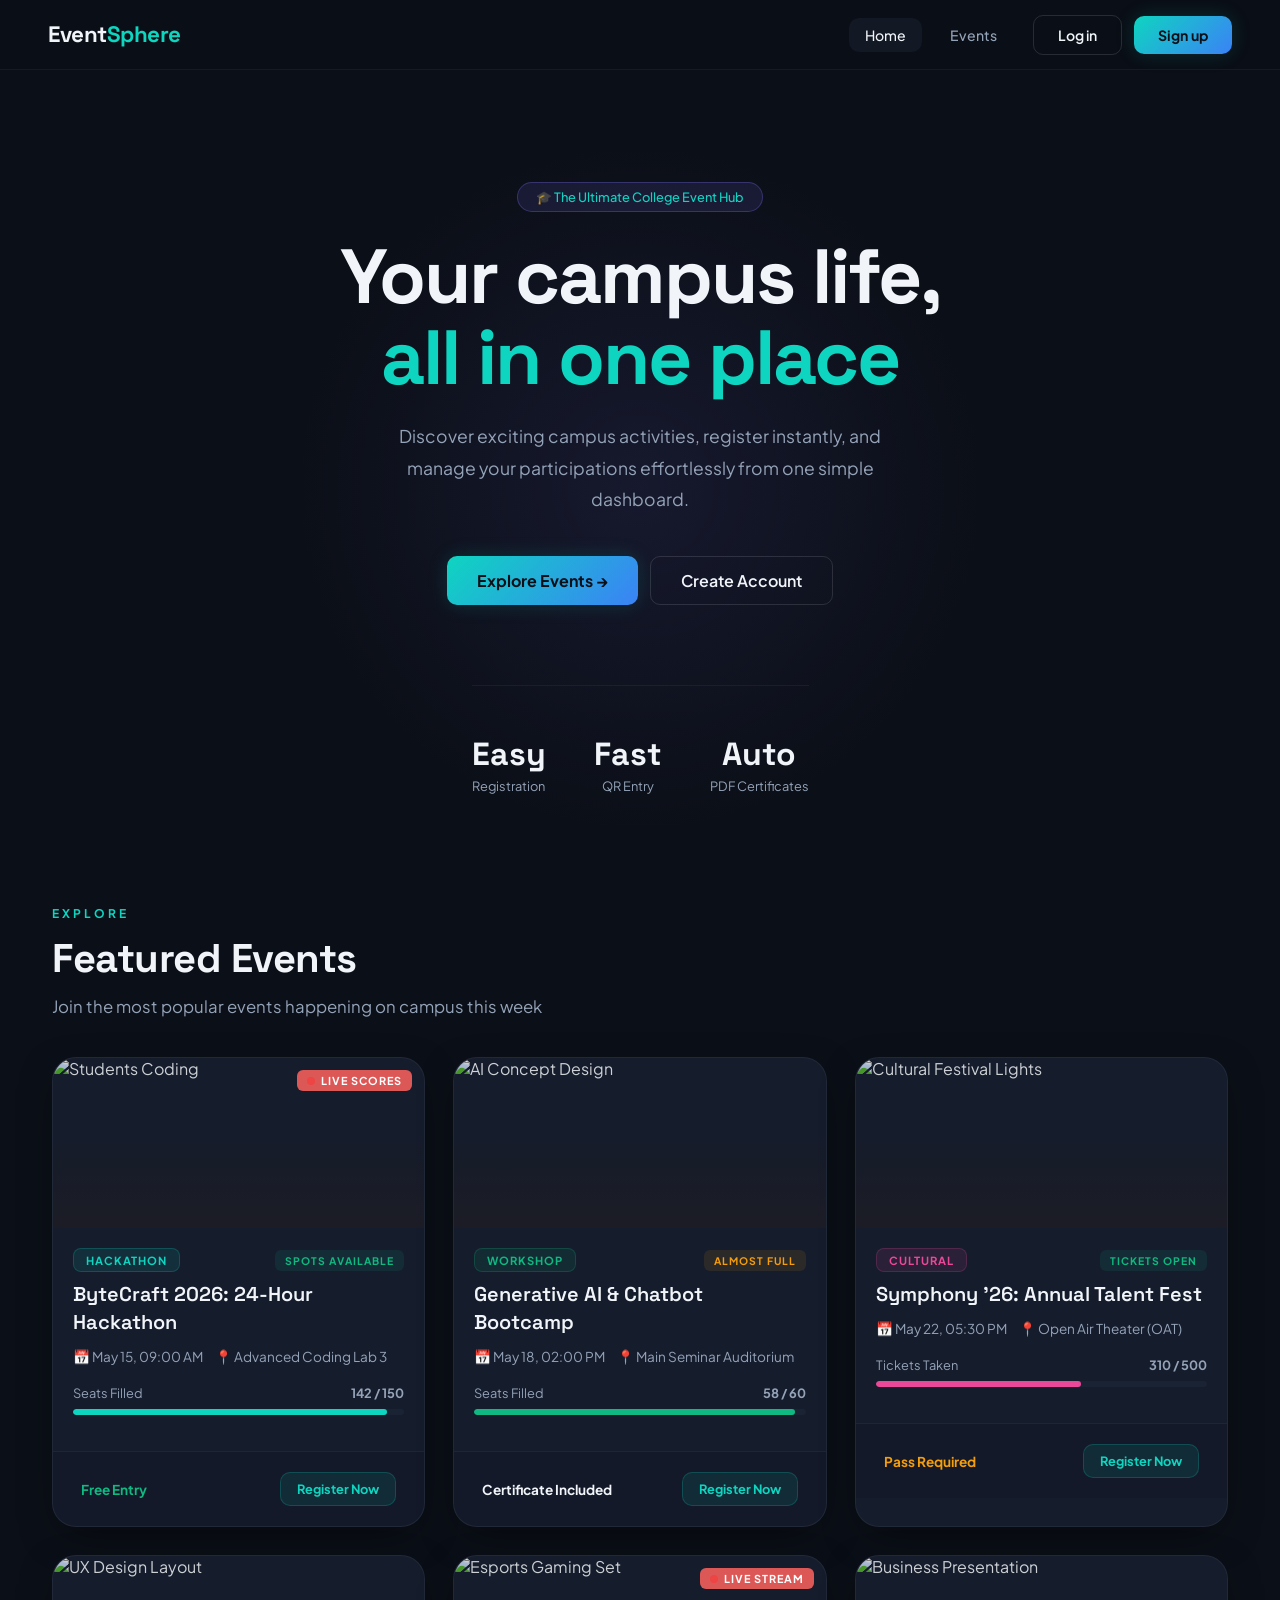
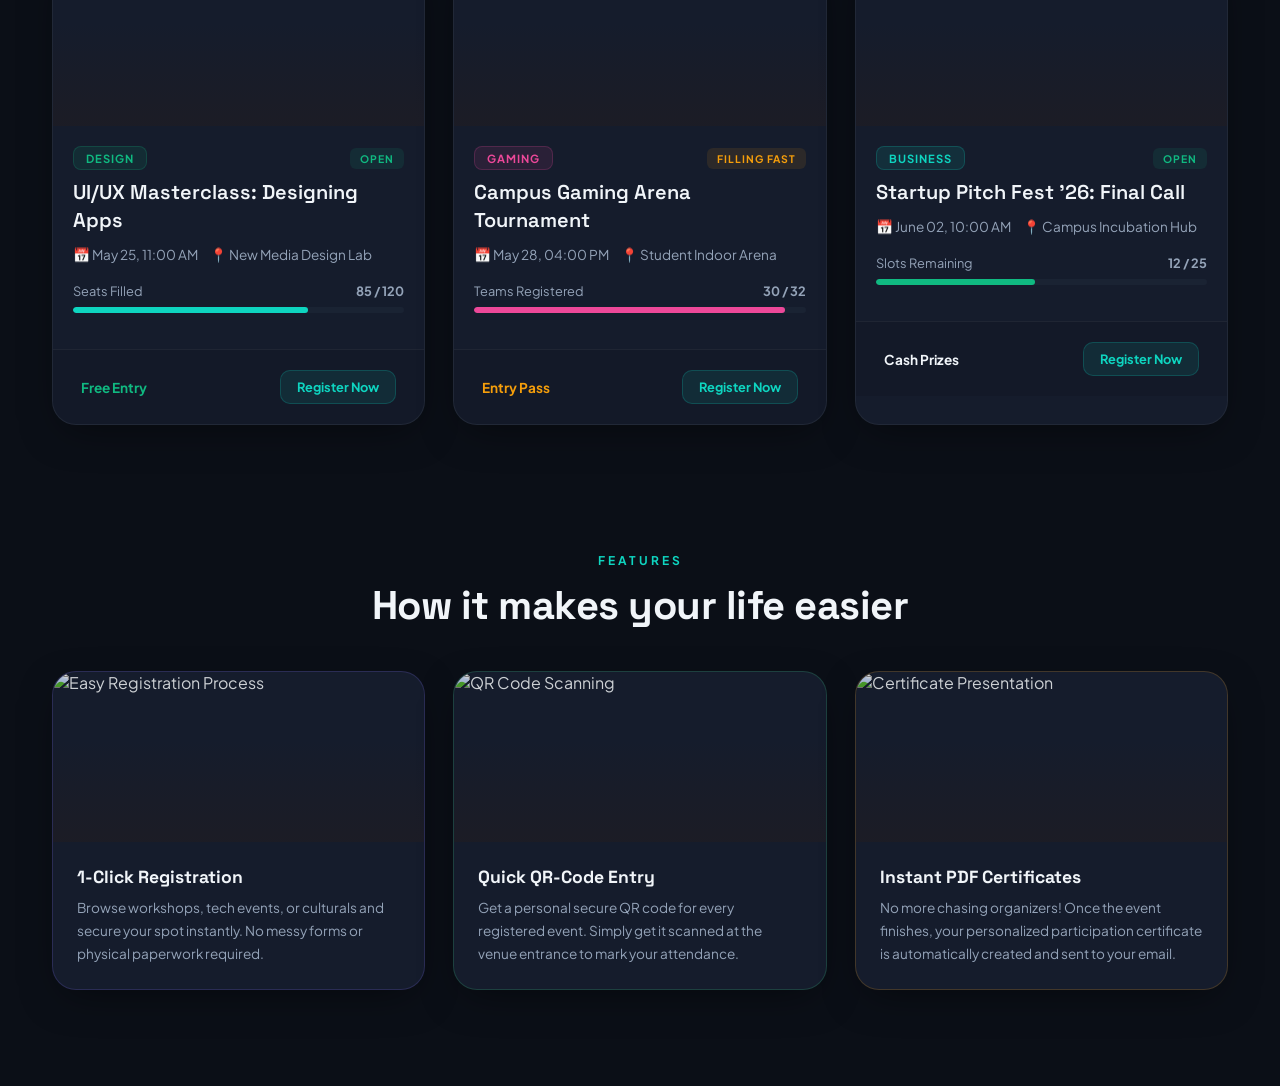
==== commit 5bb71f66: "fix: stage clean URL mappings configuration and update frontend routes" ====
--- a/eventsphere/src/main/resources/static/index.html
+++ b/eventsphere/src/main/resources/static/index.html
@@ -162,34 +162,10 @@
 </head>
 <body>
 
-<nav class="navbar">
-  <a class="nav-logo" href="index.html">Event<span>Sphere</span></a>
-
-  <div class="nav-links">
-    <a class="nav-btn active" href="index.html">Home</a>
-    <a class="nav-btn"       href="events.html">Events</a>
-
-    <div id="guestNav" style="display:flex;gap:8px;margin-left:8px">
-      <a class="btn-outline" href="login.html">Log in</a>
-      <a class="btn-primary" href="register.html">Sign up</a>
-    </div>
-
-    <div id="userNav" style="display:none">
-      <div class="user-menu-wrapper">
-        <div class="user-pill" id="profilePill" style="cursor:pointer">
-          <div class="avatar" id="navAvatar">U</div>
-          <span id="navName"  style="font-size:.85rem;font-weight:500">User</span>
-          <span class="role-badge" id="navRole">STUDENT</span>
-        </div>
-        
-        <div class="dropdown-menu" id="dropdownMenu">
-          <a class="dropdown-item" href="dashboard.html">Dashboard</a>
-          <button class="dropdown-item logout-btn" id="logoutAction">Log Out</button>
-        </div>
-      </div>
-    </div>
-  </div>
-</nav>
+<script src="js/app.js"></script>
+<script>
+  buildNavbar('home');
+</script>
 
 <div id="toastBox"></div>
 
@@ -438,67 +414,16 @@
 
 <script>
   (function () {
-    // ── Global Custom Toast Dispatcher ──
-    function showToast(message, type = 'success') {
-      const box = document.getElementById('toastBox');
-      if (!box) return;
-      const toast = document.createElement('div');
-      toast.className = `toast toast-${type}`;
-      toast.textContent = message;
-      box.appendChild(toast);
-      setTimeout(() => toast.remove(), 3500);
-    }
-
-    // ── Authentication Check ──
-    let currentUser = null;
-    const raw = localStorage.getItem('user');
-    if (raw) {
-      try {
-        currentUser = JSON.parse(raw);
-        document.getElementById('guestNav').style.display = 'none';
-        document.getElementById('userNav').style.display  = 'block';
-        document.getElementById('navAvatar').textContent  = (currentUser.name || 'U').charAt(0).toUpperCase();
-        document.getElementById('navName').textContent    = currentUser.name || 'User';
-        const rb = document.getElementById('navRole');
-        rb.textContent = currentUser.role || 'STUDENT';
-        rb.className   = 'role-badge role-' + (currentUser.role || 'STUDENT');
-      } catch (e) { /* corrupted token fallback */ }
-    }
-
-    // ── Navbar Profile Dropdown Logic ──
-    const profilePill = document.getElementById('profilePill');
-    const dropdownMenu = document.getElementById('dropdownMenu');
-    if (profilePill && dropdownMenu) {
-      profilePill.addEventListener('click', function (e) {
-        e.stopPropagation();
-        dropdownMenu.classList.toggle('show');
-      });
-      document.addEventListener('click', function () {
-        dropdownMenu.classList.remove('show');
-      });
-    }
-
-    // ── Logout Action Handler ──
-    const logoutAction = document.getElementById('logoutAction');
-    if (logoutAction) {
-      logoutAction.addEventListener('click', function () {
-        localStorage.removeItem('user');
-        window.location.reload();
-      });
-    }
-
-    // ── 1-Click Registration Engine Implementation ──
+    const currentUser = getUser();
     let registrations = JSON.parse(localStorage.getItem('user_registrations')) || [];
 
     function syncUIState() {
       const cards = document.querySelectorAll('.card[data-event-id]');
-      
       cards.forEach(card => {
         const eventId = card.getAttribute('data-event-id');
         const maxSeats = parseInt(card.getAttribute('data-max-seats'), 10);
         const baseSeats = parseInt(card.getAttribute('data-base-seats'), 10);
         
-        // Dynamic seat counter calculation
         const localSignups = registrations.filter(r => r.eventId === eventId).length;
         const totalLiveSeats = baseSeats + localSignups;
         
@@ -510,7 +435,6 @@
         if (counterText) counterText.textContent = `${totalLiveSeats} / ${maxSeats}`;
         if (fillBar) fillBar.style.width = `${(totalLiveSeats / maxSeats) * 100}%`;
 
-        // Check if the authenticated user has already claimed a slot
         const isUserRegistered = currentUser && registrations.some(
           r => r.userId === currentUser.email && r.eventId === eventId
         );
@@ -529,17 +453,14 @@
       });
     }
 
-    // Initialize UI adjustments immediately on DOM load
     syncUIState();
 
-    // Catch dynamic click actions via main event delegation loop
     document.body.addEventListener('click', function (e) {
       if (!e.target.classList.contains('reg-action-btn')) return;
       e.preventDefault();
 
-      // Rule 1: User Check
       if (!currentUser || !currentUser.email) {
-        showToast("Authentication required! Please log in first.", "error");
+        toast("Authentication required! Please log in first.", "error");
         return;
       }
 
@@ -548,17 +469,15 @@
       const eventId = card.getAttribute('data-event-id');
       const eventTitle = card.querySelector('.card-title').textContent;
 
-      // Rule 2: State Syncing & Double-Registration Guard
       const alreadySaved = registrations.some(
         r => r.userId === currentUser.email && r.eventId === eventId
       );
 
       if (alreadySaved) {
-        showToast("You have already booked a slot for this event profile.", "error");
+        toast("You have already booked a slot for this event profile.", "error");
         return;
       }
 
-      // Add to simulated local storage database collection records
       registrations.push({
         userId: currentUser.email,
         eventId: eventId,
@@ -566,10 +485,8 @@
       });
       
       localStorage.setItem('user_registrations', JSON.stringify(registrations));
-
-      // Trigger UI updates instantly without reloading
       syncUIState();
-      showToast(`Success! You have registered for ${eventTitle}.`, "success");
+      toast(`Success! You have registered for ${eventTitle}.`, "ok");
     });
   })();
 </script>
